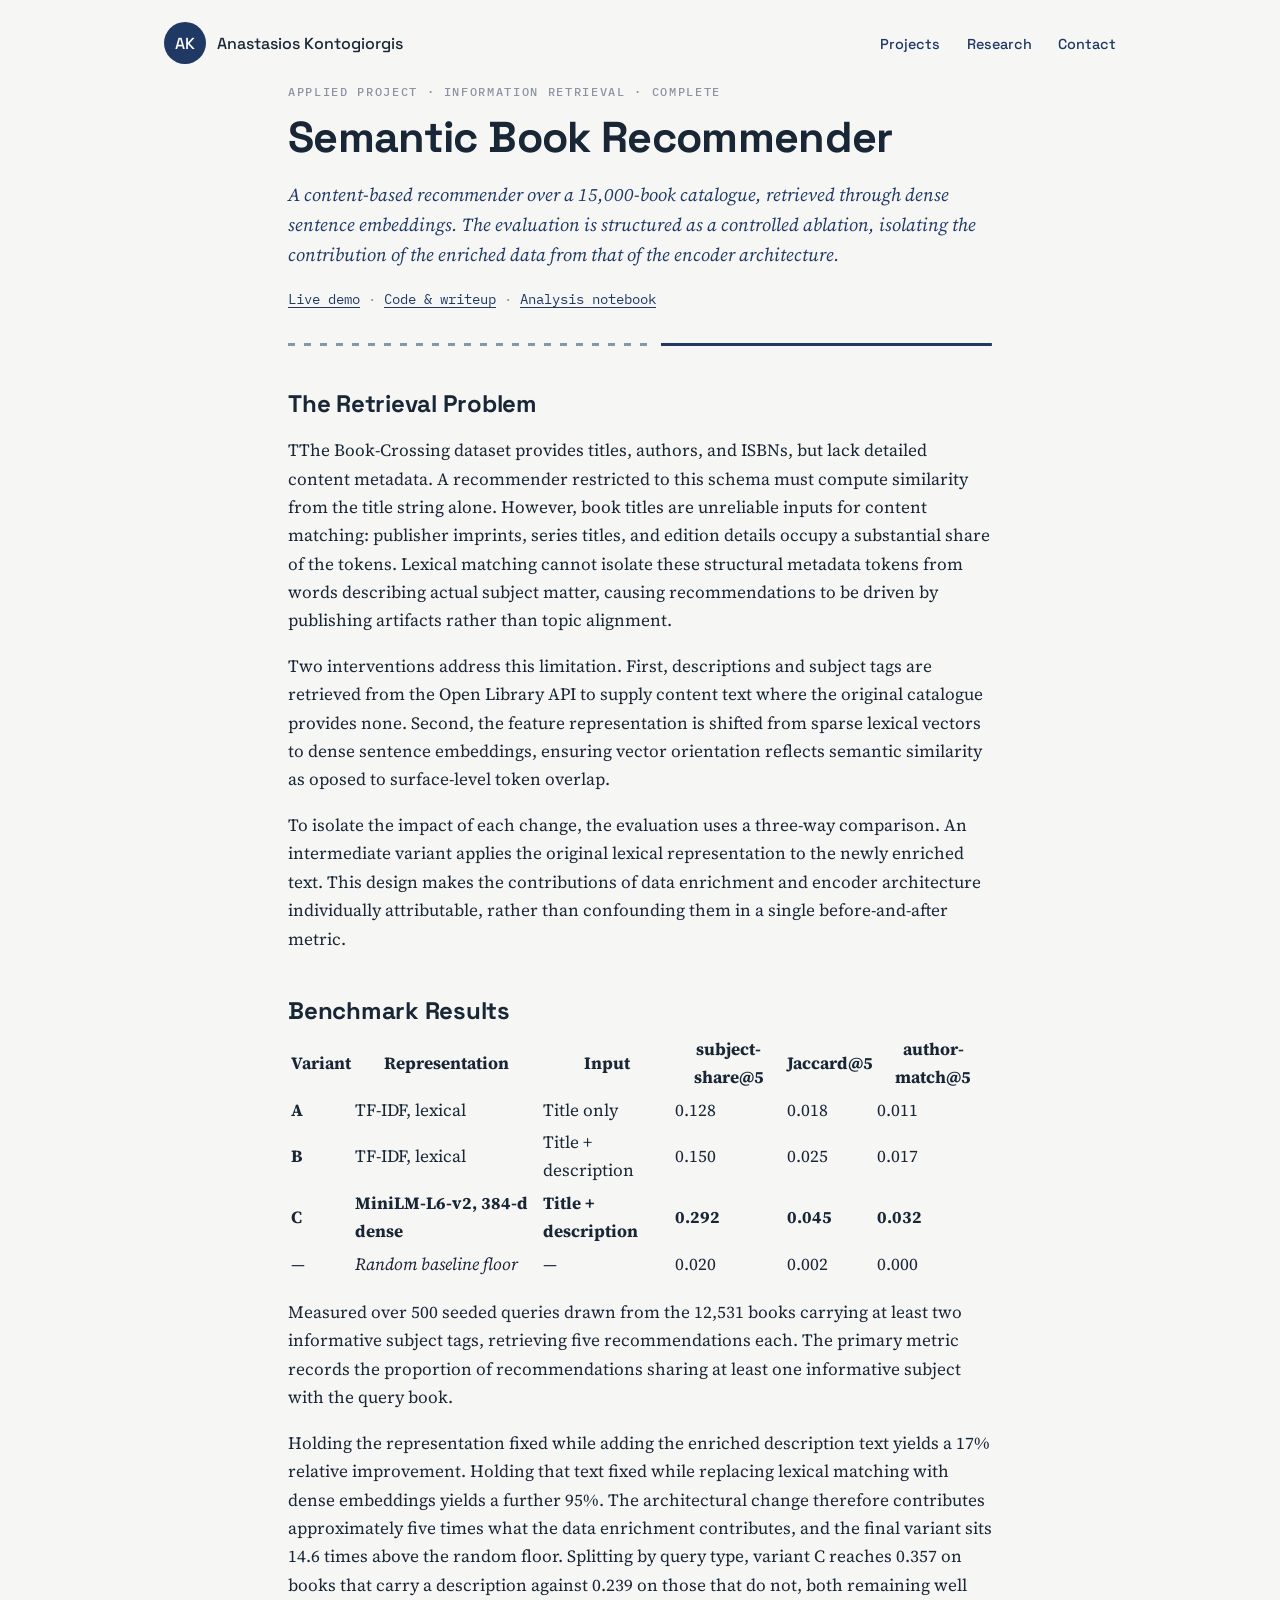
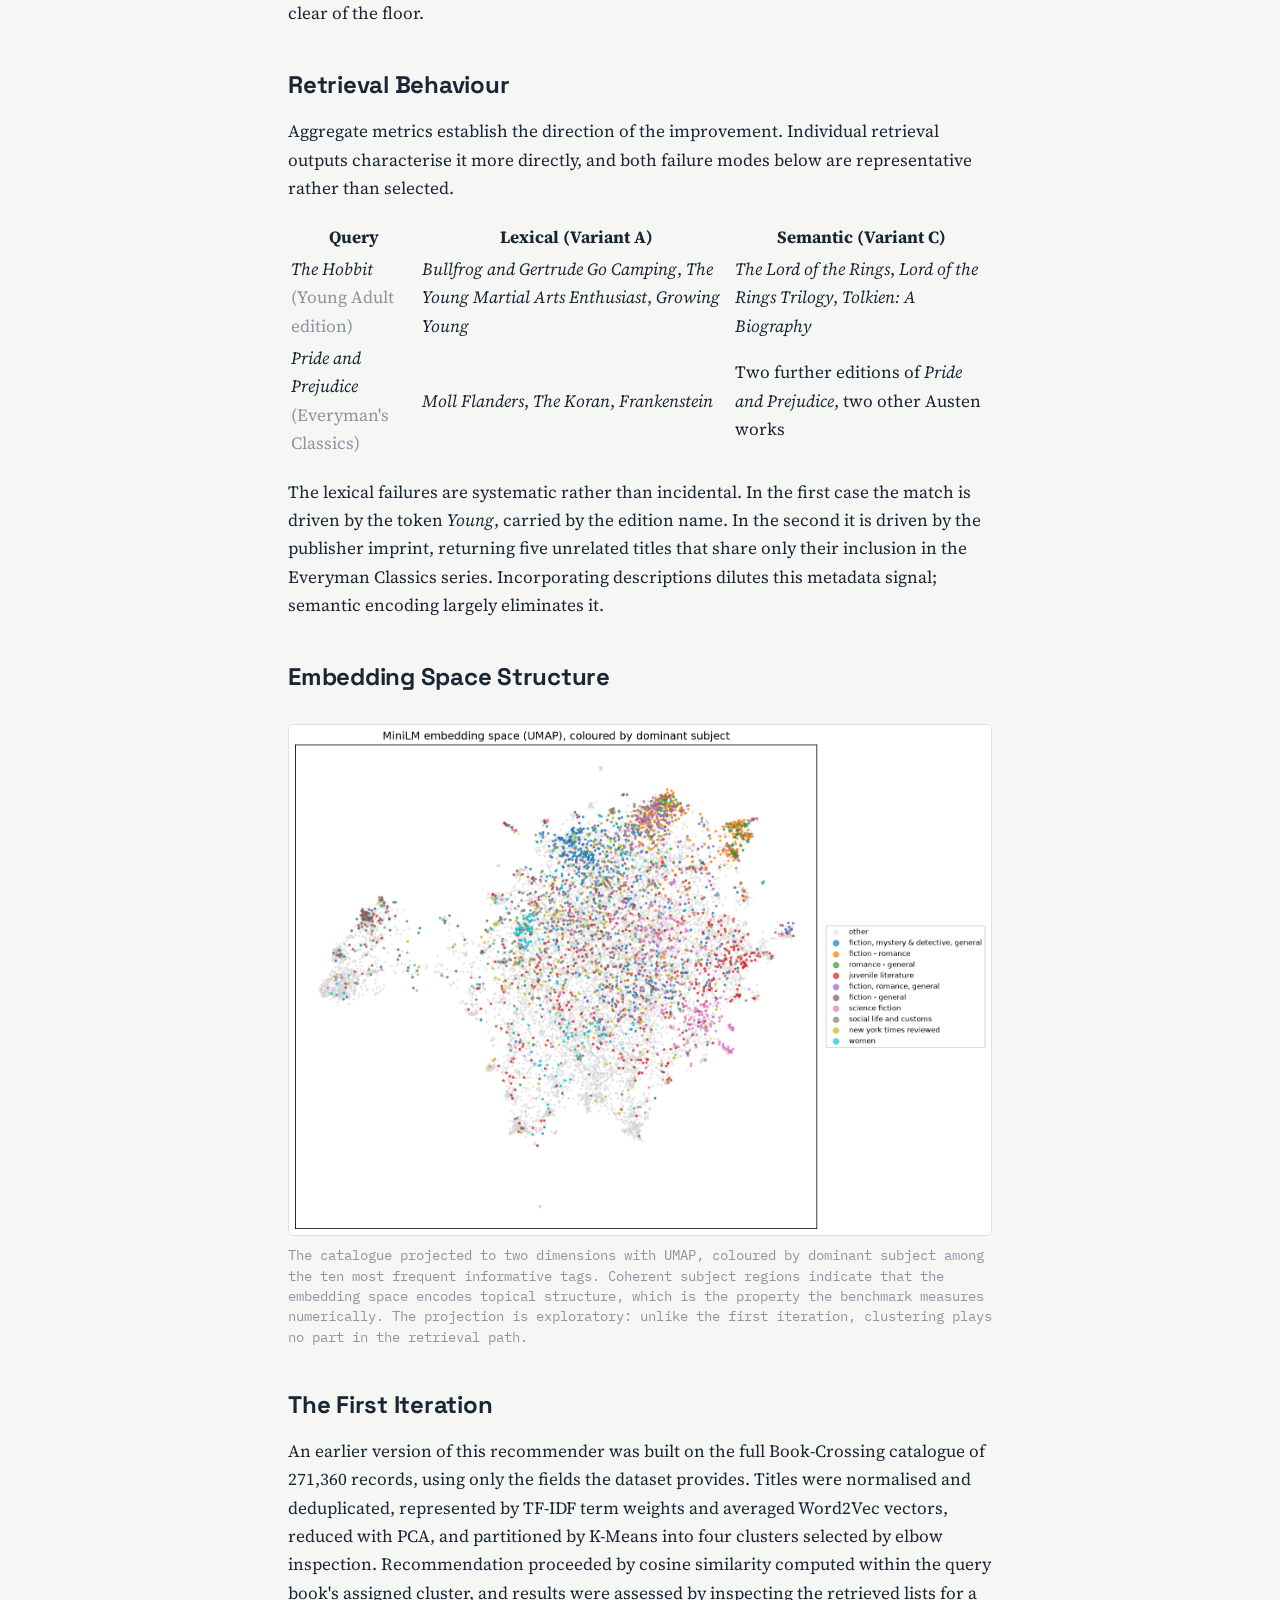
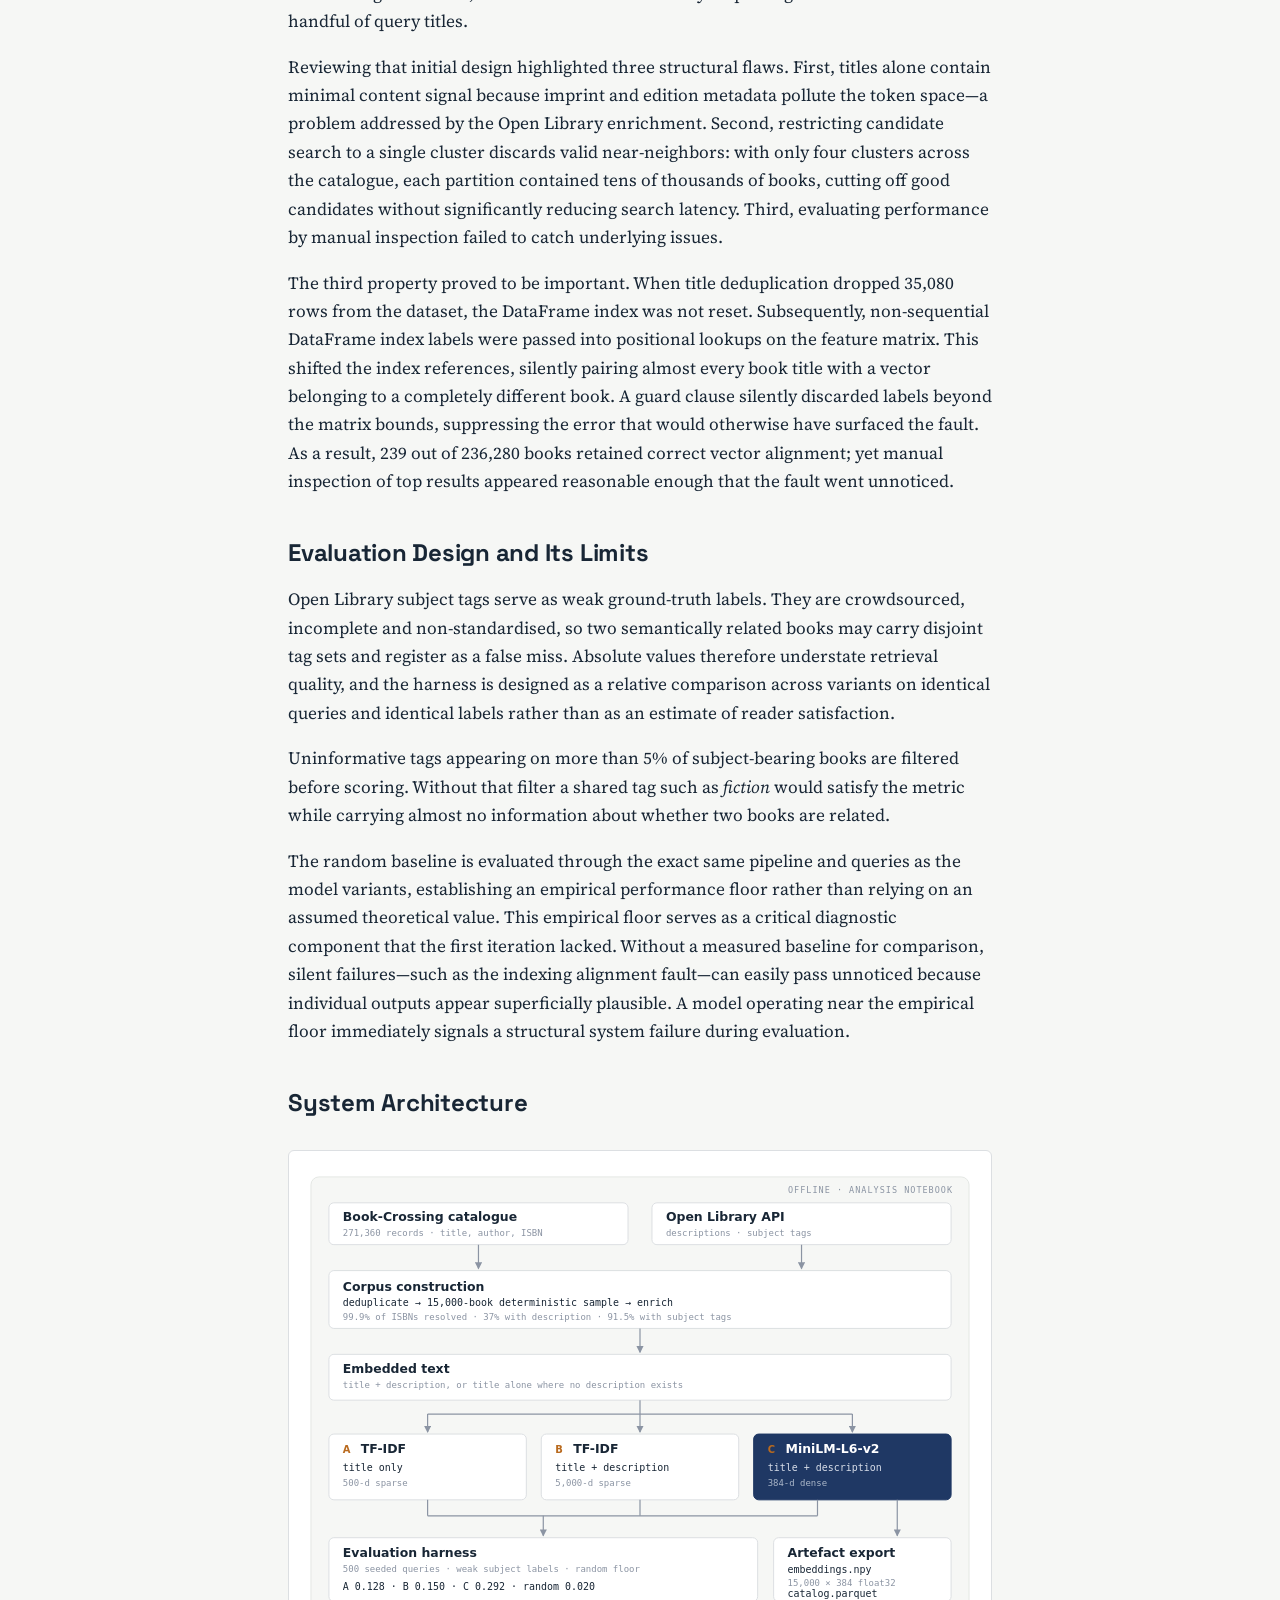
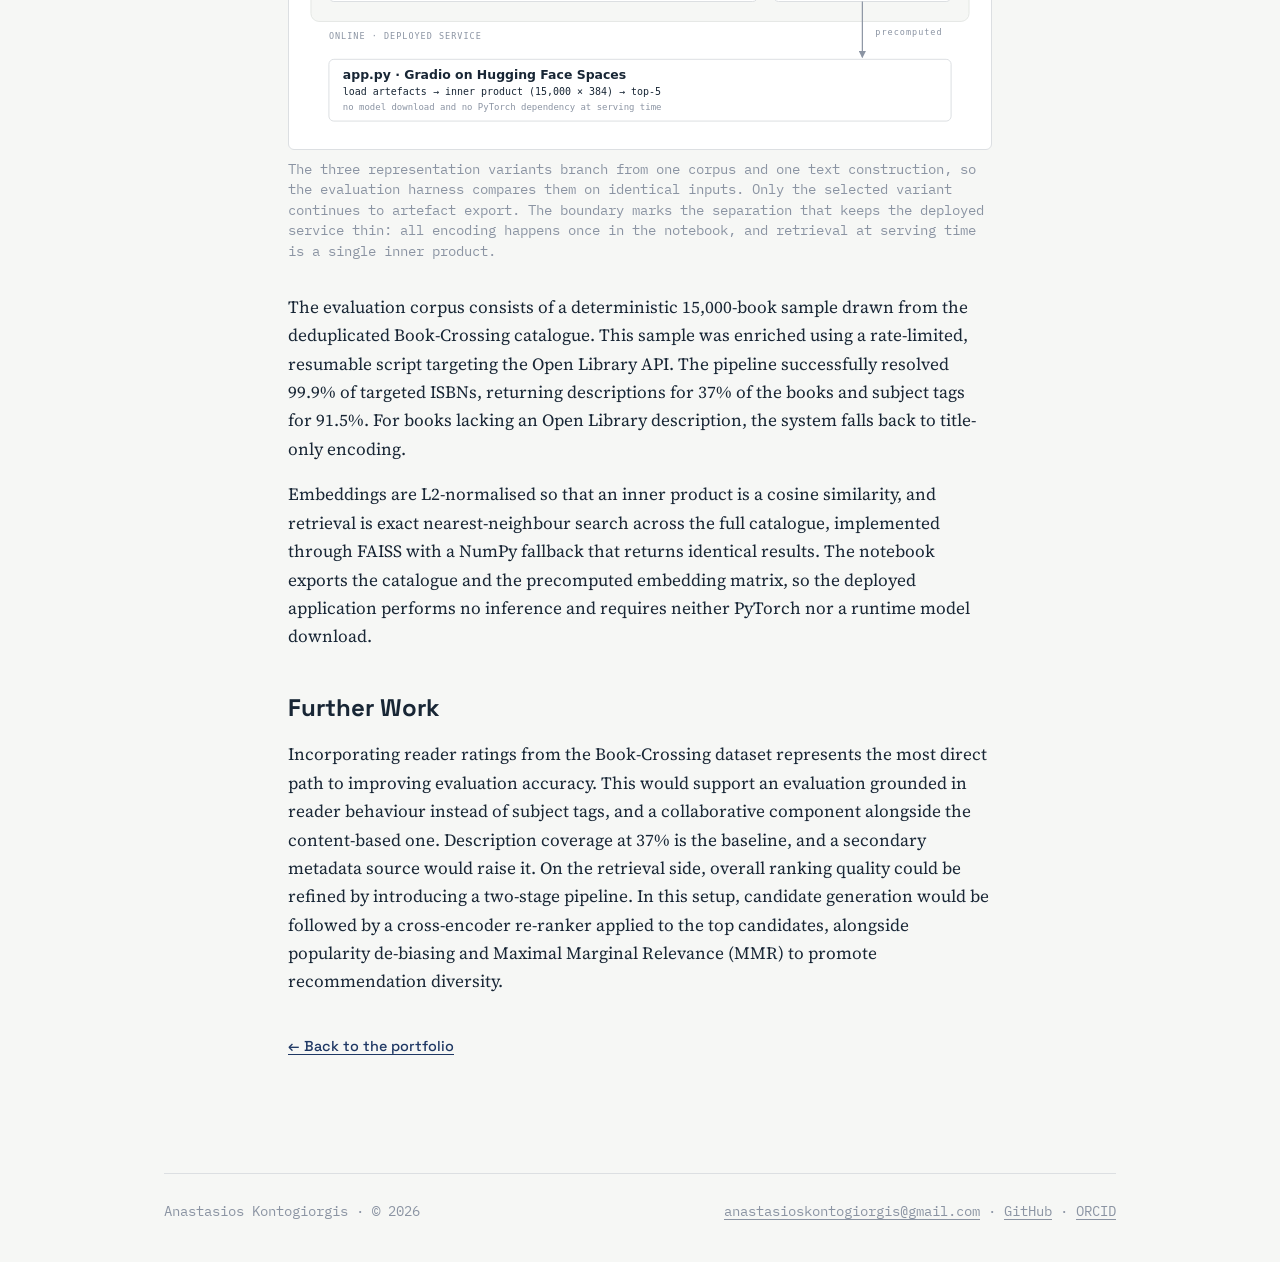
==== book.html @ 0c5b5d8e "Portfolio website" ====
<!doctype html>
<html lang="en">
<head>
<meta charset="utf-8">
<meta name="viewport" content="width=device-width, initial-scale=1">
<title>Semantic Book Recommender — Anastasios Kontogiorgis</title>
<meta name="description" content="A content-based book recommender rebuilt around dense sentence embeddings, with a controlled ablation isolating the contribution of data enrichment from that of the encoder.">
<link rel="preconnect" href="https://fonts.googleapis.com">
<link rel="preconnect" href="https://fonts.gstatic.com" crossorigin>
<link href="https://fonts.googleapis.com/css2?family=Space+Grotesk:wght@500;600;700&family=Source+Serif+4:ital,wght@0,400;0,600;1,400&family=IBM+Plex+Mono:wght@400;500&display=swap" rel="stylesheet">
<link rel="stylesheet" href="styles.css">
</head>
<body>
<div class="wrap">

<header class="site">
  <a class="brand" href="index.html">
    <span class="avatar">AK</span>
    <span>Anastasios Kontogiorgis</span>
  </a>
  <nav class="site">
    <a href="index.html#projects">Projects</a>
    <a href="research.html">Research</a>
    <a href="index.html#contact">Contact</a>
  </nav>
</header>

<main>
<article class="research">
  <p class="eyebrow">Applied project · Information retrieval · Complete</p>
  <h1>Semantic Book Recommender</h1>
  <p class="standfirst">
    A content-based recommender over a 15,000-book catalogue, retrieved through dense
    sentence embeddings. The evaluation is
    structured as a controlled ablation, isolating the contribution of the enriched
    data from that of the encoder architecture.
  </p>
  <p class="meta" style="font:400 .9rem var(--mono); color:var(--noise)">
    <a href="https://anastasios-k-book-recommender.hf.space/">Live demo</a> ·
    <a href="https://github.com/anastasioskontogiorgis/book-recommender">Code &amp; writeup</a> ·
    <a href="https://github.com/anastasioskontogiorgis/book-recommender/blob/main/book_recommender_v2.ipynb">Analysis notebook</a>
  </p>

  <hr class="channel" aria-hidden="true">

  <h2>The Retrieval Problem</h2>
  <p>
    TThe Book-Crossing dataset provides titles, authors, and ISBNs, but lack detailed content metadata. 
    A recommender restricted to this schema must compute similarity from the title string alone. 
    However, book titles are unreliable inputs for content matching: publisher imprints, series titles, 
    and edition details occupy a substantial share of the tokens. Lexical matching cannot isolate these 
    structural metadata tokens from words describing actual subject matter, causing recommendations to 
    be driven by publishing artifacts rather than topic alignment.
  </p>
  <p>
    Two interventions address this limitation. First, descriptions and subject tags are retrieved from the
    Open Library API to supply content text where the original catalogue provides none. Second, the feature 
    representation is shifted from sparse lexical vectors to dense sentence embeddings, ensuring vector 
    orientation reflects semantic similarity as oposed to surface-level token overlap.
  </p>
  <p>
    To isolate the impact of each change, the evaluation uses a three-way comparison. An intermediate variant 
    applies the original lexical representation to the newly enriched text. This design makes the contributions 
    of data enrichment and encoder architecture individually attributable, rather than confounding them in a 
    single before-and-after metric.
  </p>

  <h2>Benchmark Results</h2>

  <table class="results">
    <thead>
      <tr><th>Variant</th><th>Representation</th><th>Input</th><th>subject-share@5</th><th>Jaccard@5</th><th>author-match@5</th></tr>
    </thead>
    <tbody>
      <tr><td><strong>A</strong></td><td>TF-IDF, lexical</td><td>Title only</td><td>0.128</td><td>0.018</td><td>0.011</td></tr>
      <tr><td><strong>B</strong></td><td>TF-IDF, lexical</td><td>Title + description</td><td>0.150</td><td>0.025</td><td>0.017</td></tr>
      <tr><td><strong>C</strong></td><td><strong>MiniLM-L6-v2, 384-d dense</strong></td><td><strong>Title + description</strong></td><td><strong>0.292</strong></td><td><strong>0.045</strong></td><td><strong>0.032</strong></td></tr>
      <tr><td>—</td><td><em>Random baseline floor</em></td><td>—</td><td>0.020</td><td>0.002</td><td>0.000</td></tr>
    </tbody>
  </table>

  <p>
    Measured over 500 seeded queries drawn from the 12,531 books carrying at least two
    informative subject tags, retrieving five recommendations each. The primary metric
    records the proportion of recommendations sharing at least one informative subject
    with the query book.
  </p>
  <p>
    Holding the representation fixed while adding the enriched description text yields a
    17% relative improvement. Holding that text fixed while replacing lexical matching
    with dense embeddings yields a further 95%. The architectural change therefore
    contributes approximately five times what the data enrichment contributes, and the
    final variant sits 14.6 times above the random floor. Splitting by query type,
    variant C reaches 0.357 on books that carry a description against 0.239 on those
    that do not, both remaining well clear of the floor.
  </p>

  <h2>Retrieval Behaviour</h2>
  <p>
    Aggregate metrics establish the direction of the improvement. Individual retrieval
    outputs characterise it more directly, and both failure modes below are
    representative rather than selected.
  </p>

  <table class="results">
    <thead>
      <tr><th>Query</th><th>Lexical (Variant A)</th><th>Semantic (Variant C)</th></tr>
    </thead>
    <tbody>
      <tr>
        <td><em>The Hobbit</em><br><span style="color:var(--noise)">(Young Adult edition)</span></td>
        <td><em>Bullfrog and Gertrude Go Camping</em>, <em>The Young Martial Arts Enthusiast</em>, <em>Growing Young</em></td>
        <td><em>The Lord of the Rings</em>, <em>Lord of the Rings Trilogy</em>, <em>Tolkien: A Biography</em></td>
      </tr>
      <tr>
        <td><em>Pride and Prejudice</em><br><span style="color:var(--noise)">(Everyman's Classics)</span></td>
        <td><em>Moll Flanders</em>, <em>The Koran</em>, <em>Frankenstein</em></td>
        <td>Two further editions of <em>Pride and Prejudice</em>, two other Austen works</td>
      </tr>
    </tbody>
  </table>

  <p>
    The lexical failures are systematic rather than incidental. In the first case the
    match is driven by the token <em>Young</em>, carried by the edition name. In the
    second it is driven by the publisher imprint, returning five unrelated titles that
    share only their inclusion in the Everyman Classics series. Incorporating
    descriptions dilutes this metadata signal; semantic encoding largely eliminates it.
  </p>

  <h2>Embedding Space Structure</h2>

  <figure>
    <img src="assets/book/umap_catalogue.png" alt="UMAP projection of the 15,000-book catalogue in two dimensions, with books coloured by their dominant subject tag among the ten most frequent informative subjects.">
    <figcaption>
      The catalogue projected to two dimensions with UMAP, coloured by dominant subject
      among the ten most frequent informative tags. Coherent subject regions indicate
      that the embedding space encodes topical structure, which is the property the
      benchmark measures numerically. The projection is exploratory: unlike the first
      iteration, clustering plays no part in the retrieval path.
    </figcaption>
  </figure>

  <h2>The First Iteration</h2>
  <p>
    An earlier version of this recommender was built on the full Book-Crossing catalogue 
    of 271,360 records, using only the fields the dataset provides. Titles were normalised 
    and deduplicated, represented by TF-IDF term weights and averaged Word2Vec vectors, 
    reduced with PCA, and partitioned by K-Means into four clusters selected by elbow inspection. 
    Recommendation proceeded by cosine similarity computed within the query book's assigned cluster, and
    results were assessed by inspecting the retrieved lists for a handful of query
    titles.
  </p>
  <p>
    Reviewing that initial design highlighted three structural flaws. First, titles alone contain minimal 
    content signal because imprint and edition metadata pollute the token space—a problem addressed by the 
    Open Library enrichment. Second, restricting candidate search to a single cluster discards valid near-neighbors: 
    with only four clusters across the catalogue, each partition contained tens of thousands of books, cutting off 
    good candidates without significantly reducing search latency. Third, evaluating performance by manual 
    inspection failed to catch underlying issues.
  </p>
  <p>
    The third property proved to be important. When title deduplication dropped 35,080 rows from the dataset, 
    the DataFrame index was not reset. Subsequently, non-sequential DataFrame index labels were passed into 
    positional lookups on the feature matrix. This shifted the index references, silently pairing almost every 
    book title with a vector belonging to a completely different book. A guard clause silently discarded labels beyond
    the matrix bounds, suppressing the error that would otherwise have surfaced the
    fault. As a result, 239 out of 236,280 books retained correct vector alignment; yet 
    manual inspection of top results appeared reasonable enough that the fault went unnoticed.
  </p>

  <h2>Evaluation Design and Its Limits</h2>
  <p>
    Open Library subject tags serve as weak ground-truth labels. They are crowdsourced,
    incomplete and non-standardised, so two semantically related books may carry
    disjoint tag sets and register as a false miss. Absolute values therefore understate
    retrieval quality, and the harness is designed as a relative comparison across
    variants on identical queries and identical labels rather than as an estimate of
    reader satisfaction.
  </p>
  <p>
    Uninformative tags appearing on more than 5% of subject-bearing books are filtered
    before scoring. Without that filter a shared tag such as <em>fiction</em> would
    satisfy the metric while carrying almost no information about whether two books are
    related.
  </p>
  <p>
    The random baseline is evaluated through the exact same pipeline and queries as the model 
    variants, establishing an empirical performance floor rather than relying on an assumed 
    theoretical value. This empirical floor serves as a critical diagnostic component that 
    the first iteration lacked. Without a measured baseline for comparison, silent failures—such
     as the indexing alignment fault—can easily pass unnoticed because individual outputs appear
      superficially plausible. A model operating near the empirical floor immediately signals a 
      structural system failure during evaluation.
  </p>

  <h2>System Architecture</h2>

  <figure>
    <img src="assets/book/architecture.svg" alt="Pipeline diagram. The Book-Crossing catalogue and the Open Library API feed corpus construction, producing a 15,000-book enriched sample. Embedded text is built from title and description. Three representation variants branch from it, all feeding a common evaluation harness. The dense variant additionally exports precomputed artefacts, which cross an offline-to-online boundary into the deployed application.">
    <figcaption>
      The three representation variants branch from one corpus and one text
      construction, so the evaluation harness compares them on identical inputs. Only
      the selected variant continues to artefact export. The boundary marks the separation
      that keeps the deployed service thin: all encoding happens once in the
      notebook, and retrieval at serving time is a single inner product.
    </figcaption>
  </figure>

  <p>
    The evaluation corpus consists of a deterministic 15,000-book sample drawn from the 
    deduplicated Book-Crossing catalogue. This sample was enriched using a rate-limited, 
    resumable script targeting the Open Library API. The pipeline successfully resolved 99.9% 
    of targeted ISBNs, returning descriptions for 37% of the books and subject tags for 91.5%.
     For books lacking an Open Library description, the system falls back to title-only encoding.
  </p>
  <p>
    Embeddings are L2-normalised so that an inner product is a cosine similarity, and
    retrieval is exact nearest-neighbour search across the full catalogue, implemented
    through FAISS with a NumPy fallback that returns identical results. The notebook
    exports the catalogue and the precomputed embedding matrix, so the deployed
    application performs no inference and requires neither PyTorch nor a runtime model
    download.
  </p>

  <h2>Further Work</h2>
  <p>
    Incorporating reader ratings from the Book-Crossing dataset represents the most direct 
    path to improving evaluation accuracy. This would support an evaluation
    grounded in reader behaviour instead of subject tags, and a collaborative
    component alongside the content-based one. Description coverage at 37% is the baseline, 
    and a secondary metadata source would raise it. 
    
    On the retrieval side, overall ranking quality could be refined by introducing a two-stage pipeline. 
    In this setup, candidate generation would be followed by a cross-encoder re-ranker applied to the 
    top candidates, alongside popularity de-biasing and Maximal Marginal Relevance (MMR) to promote recommendation diversity.
  </p>

  <p style="margin-top:2.2rem">
    <a class="backlink" href="index.html">← Back to the portfolio</a>
  </p>
</article>
</main>

<footer class="site">
  <span>Anastasios Kontogiorgis · © 2026</span>
  <span>
    <a href="mailto:anastasioskontogiorgis@gmail.com">anastasioskontogiorgis@gmail.com</a> ·
    <a href="https://github.com/anastasioskontogiorgis">GitHub</a> ·
    <a href="https://orcid.org/0000-0003-4921-3835">ORCID</a>
  </span>
</footer>

</div>
</body>
</html>
---- styles.css ----
/* ==========================================================================
   Anastasios Kontogiorgis — portfolio
   Design tokens: cool lab-paper base, deep navy ink (matches the CV/brand),
   one warm signal accent used sparingly. Type: Space Grotesk (display),
   Source Serif 4 (body prose), IBM Plex Mono (data, tags, eyebrows).
   Signature: the "noisy channel" motif — a dashed line resolving into a
   solid one, and a hero line that decodes from noise on load.
   ========================================================================== */

:root {
  --paper: #f6f7f5;
  --card: #ffffff;
  --ink: #182635;
  --navy: #1f3864;
  --signal: #b96a1e;      /* warm accent — links on hover, small highlights */
  --noise: #8b94a3;       /* grey-blue for "noise" states and secondary text */
  --line: #dcdfe2;
  --mono: "IBM Plex Mono", ui-monospace, SFMono-Regular, Menlo, monospace;
  --display: "Space Grotesk", system-ui, sans-serif;
  --body: "Source Serif 4", Georgia, "Times New Roman", serif;
  --measure: 44rem;
}

* { box-sizing: border-box; }

html { scroll-behavior: smooth; }
@media (prefers-reduced-motion: reduce) {
  html { scroll-behavior: auto; }
  * { animation: none !important; transition: none !important; }
}

body {
  margin: 0;
  background: var(--paper);
  color: var(--ink);
  font-family: var(--body);
  font-size: 1.075rem;
  line-height: 1.65;
}

.wrap { max-width: 62rem; margin: 0 auto; padding: 0 1.25rem; }

a { color: var(--navy); text-decoration-thickness: 1px; text-underline-offset: 3px; }
a:hover { color: var(--signal); }
:focus-visible { outline: 2px solid var(--signal); outline-offset: 3px; border-radius: 2px; }

/* ------------------------------- header -------------------------------- */
header.site {
  display: flex; align-items: center; justify-content: space-between;
  padding: 1.4rem 0 1.2rem;
}
.brand { display: flex; align-items: center; gap: .7rem; text-decoration: none; color: var(--ink); }
.brand:hover { color: var(--ink); }
.avatar {
  width: 42px; height: 42px; border-radius: 50%;
  background: var(--navy); color: #fff;
  display: grid; place-items: center;
  font: 600 0.95rem var(--display); letter-spacing: .02em;
  overflow: hidden; flex: none;
}
.avatar img { width: 100%; height: 100%; object-fit: cover; display: block; }
.brand span { font: 500 1rem var(--display); }
nav.site a { font: 500 .9rem var(--display); margin-left: 1.4rem; text-decoration: none; }
nav.site a:hover { text-decoration: underline; }

/* -------------------------------- hero --------------------------------- */
.hero { padding: 4.5rem 0 3.2rem; }
.eyebrow {
  font: 500 .74rem var(--mono);
  letter-spacing: .14em; text-transform: uppercase;
  color: var(--noise); margin: 0 0 .9rem;
}
.hero h1 {
  font: 700 clamp(2.1rem, 5.4vw, 3.4rem)/1.08 var(--display);
  letter-spacing: -0.015em; margin: 0 0 .8rem;
}
.decode {
  display: block;
  font: 500 clamp(1.15rem, 2.6vw, 1.5rem)/1.3 var(--display);
  color: var(--navy);
  min-height: 1.4em;
  margin: 0 0 1.6rem;
}
.decode .n { color: var(--noise); }   /* still-noisy glyphs during decode */

/* the channel: dashed noise on the left resolving into solid signal */
.channel {
  height: 3px; border: 0; margin: 2.2rem 0;
  background:
    repeating-linear-gradient(90deg, var(--noise) 0 7px, transparent 7px 16px)
      left / 52% 100% no-repeat,
    linear-gradient(var(--navy), var(--navy)) right / 47% 100% no-repeat;
}

.hero p.lede { max-width: var(--measure); margin: 0 0 1rem; }
.hero p.meta { font: 400 .92rem var(--mono); color: var(--noise); margin: 1.4rem 0 0; }

.linkrow { margin-top: 1.5rem; display: flex; flex-wrap: wrap; gap: .55rem; }
.linkrow a {
  font: 500 .85rem var(--display);
  border: 1px solid var(--line); background: var(--card);
  padding: .42rem .8rem; border-radius: 999px; text-decoration: none;
}
.linkrow a:hover { border-color: var(--signal); }

/* ------------------------------ sections ------------------------------- */
section { padding: 2.6rem 0; }
h2 {
  font: 700 1.5rem var(--display); letter-spacing: -0.01em;
  margin: 0 0 .4rem;
}
.section-note { color: var(--noise); font-size: .98rem; max-width: var(--measure); margin: 0 0 2rem; }

/* --------------------------- project entries ---------------------------
   Not a card grid: a "case file" list. The left column carries verified,
   audited numbers in mono — structure encoding what this portfolio is
   about (claims that were measured, not asserted).                        */
.project {
  display: grid; grid-template-columns: 12.5rem 1fr; gap: 1.6rem;
  padding: 1.7rem 0; border-top: 1px solid var(--line);
}
.project:last-of-type { border-bottom: 1px solid var(--line); }
.pmeta .status {
  font: 500 .7rem var(--mono); letter-spacing: .13em; text-transform: uppercase;
  color: var(--signal);
}
.pmeta .status.wip { color: var(--noise); }   /* not-yet-live projects read quiet, not active */
.pmeta .metric {
  font: 400 .82rem/1.55 var(--mono); color: var(--ink);
  margin-top: .6rem; white-space: pre-line;
}
.project h3 { font: 600 1.22rem var(--display); margin: 0 0 .45rem; }
.project p { margin: 0 0 .8rem; max-width: var(--measure); }
.tags { margin: 0 0 .9rem; padding: 0; list-style: none; display: flex; flex-wrap: wrap; gap: .4rem; }
.tags li {
  font: 400 .76rem var(--mono); color: var(--noise);
  border: 1px solid var(--line); border-radius: 6px; padding: .14rem .5rem;
}
.plinks a { font: 500 .9rem var(--display); margin-right: 1.2rem; }

/* --------------------------- research article --------------------------- */
article.research { max-width: var(--measure); margin: 0 auto; padding-bottom: 3rem; }
article.research h1 {
  font: 700 clamp(1.9rem, 4.5vw, 2.7rem)/1.12 var(--display);
  letter-spacing: -0.015em; margin: .4rem 0 .6rem;
}
article.research .standfirst { font-size: 1.15rem; color: var(--navy); font-style: italic; }
article.research h2 { margin-top: 2.6rem; }
article.research h3 { font: 600 1.1rem var(--display); margin: 1.8rem 0 .4rem; }
article.research figure { margin: 2rem 0; }
article.research figure img {
  width: 100%; height: auto; display: block;
  border: 1px solid var(--line); border-radius: 6px; background: var(--card);
}
article.research figcaption { font: 400 .85rem/1.5 var(--mono); color: var(--noise); margin-top: .55rem; }

/* two animations side by side, stacking on narrow screens */
article.research figure.pair .frames {
  display: grid; grid-template-columns: 1fr 1fr; gap: .8rem;
}
article.research figure.pair .frames figcaption {
  margin-top: .4rem; text-align: center;
}
article.research ul.pubs { list-style: none; padding: 0; }
article.research ul.pubs li { margin: 0 0 1rem; padding-left: 1rem; border-left: 3px solid var(--line); }
article.research ul.pubs li strong { font-family: var(--display); }
.backlink { font: 500 .9rem var(--display); }

/* -------------------------------- footer -------------------------------- */
footer.site {
  border-top: 1px solid var(--line); margin-top: 3rem;
  padding: 1.8rem 0 2.6rem;
  font: 400 .88rem var(--mono); color: var(--noise);
  display: flex; flex-wrap: wrap; gap: .8rem 2rem; justify-content: space-between;
}
footer.site a { color: var(--noise); }
footer.site a:hover { color: var(--signal); }

/* ------------------------------ responsive ------------------------------ */
@media (max-width: 700px) {
  article.research figure.pair .frames { grid-template-columns: 1fr; }
  .project { grid-template-columns: 1fr; gap: .7rem; }
  .pmeta { display: flex; align-items: baseline; gap: 1rem; }
  .pmeta .metric { margin-top: 0; }
  nav.site a { margin-left: .9rem; }
  .hero { padding-top: 3rem; }
}
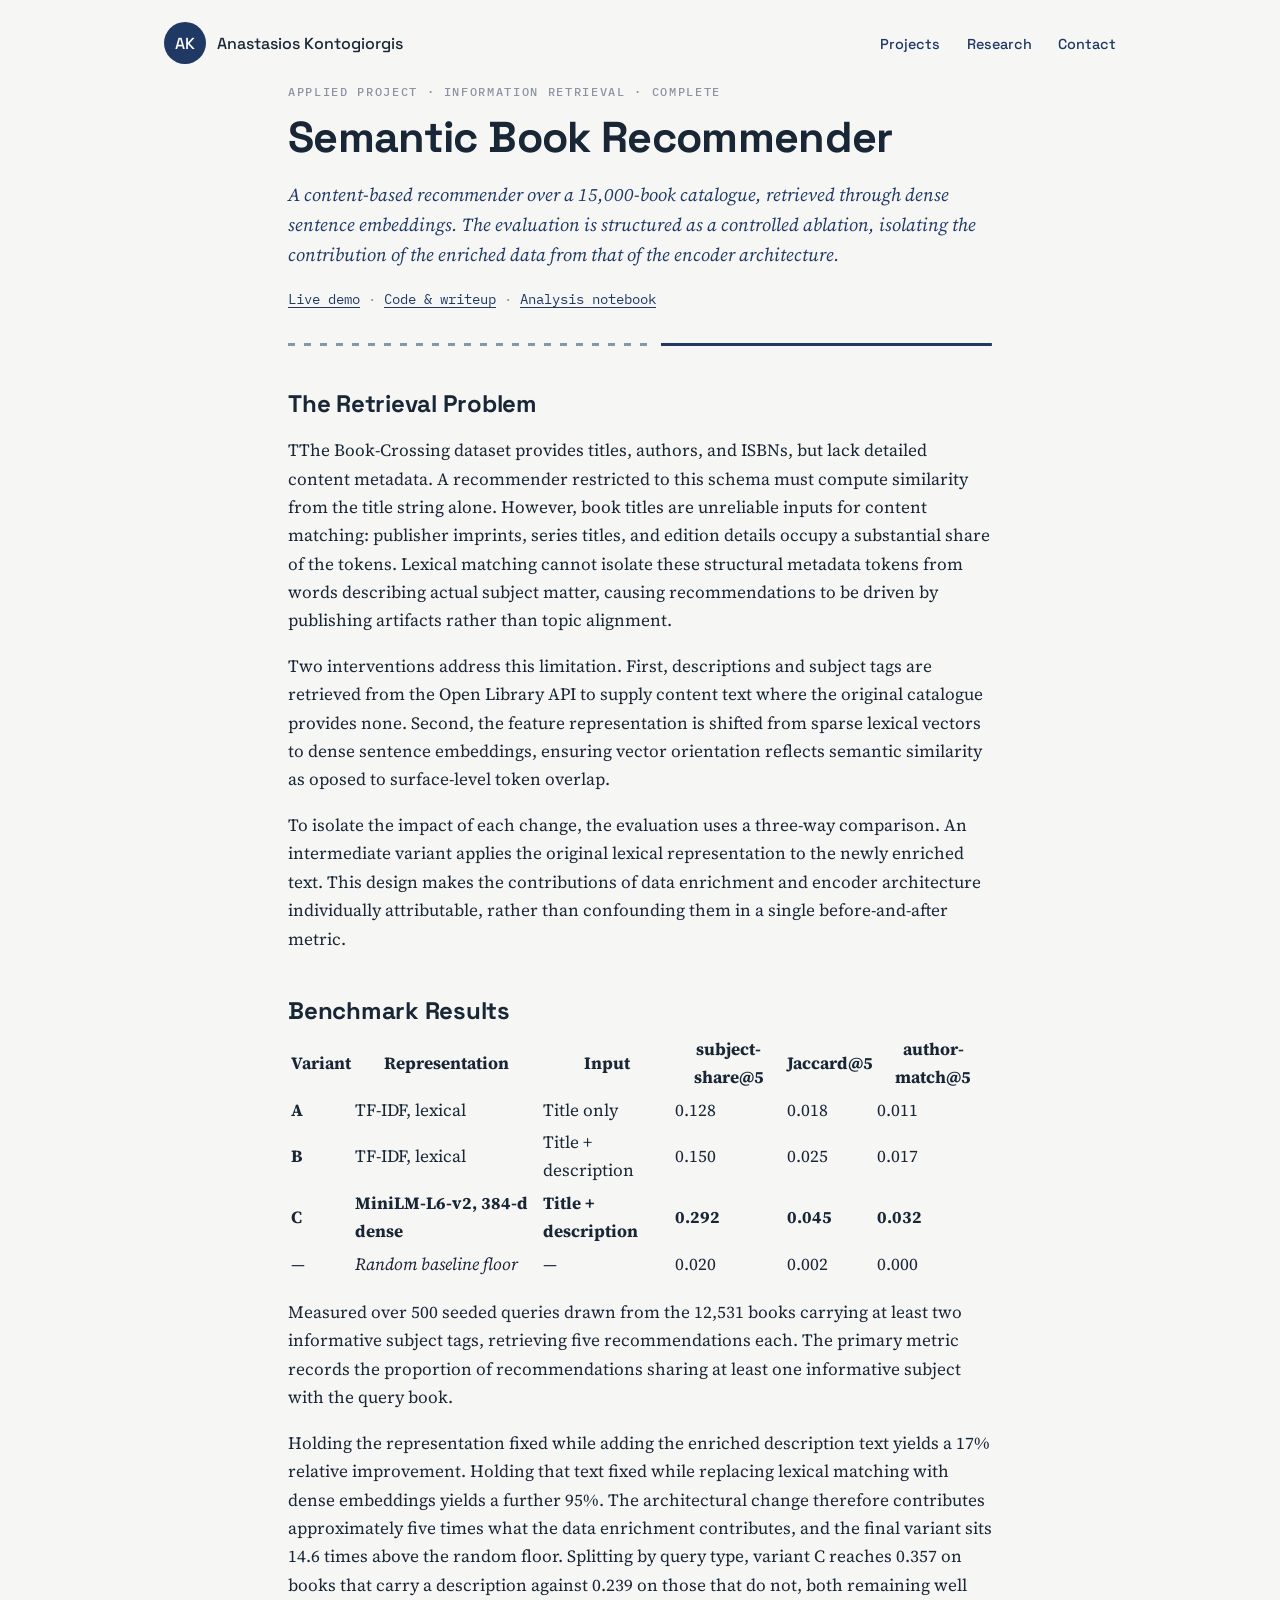
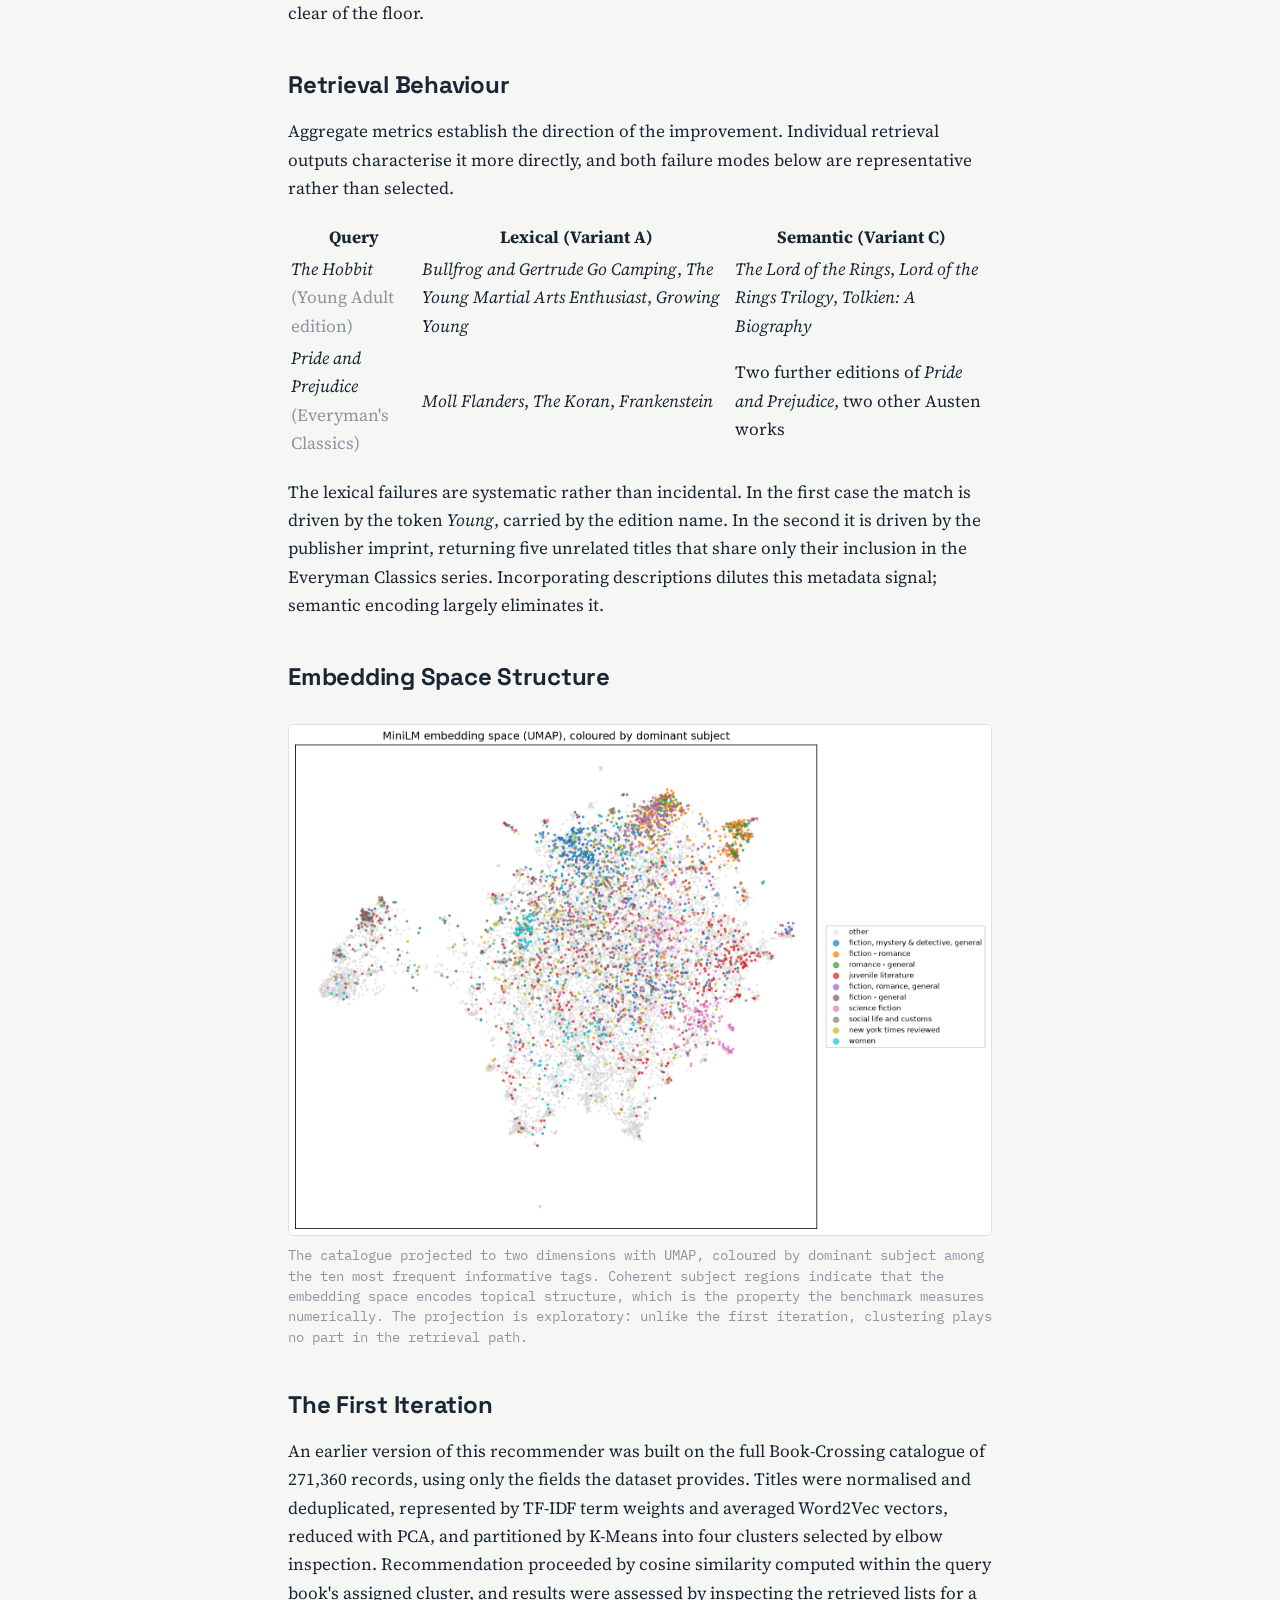
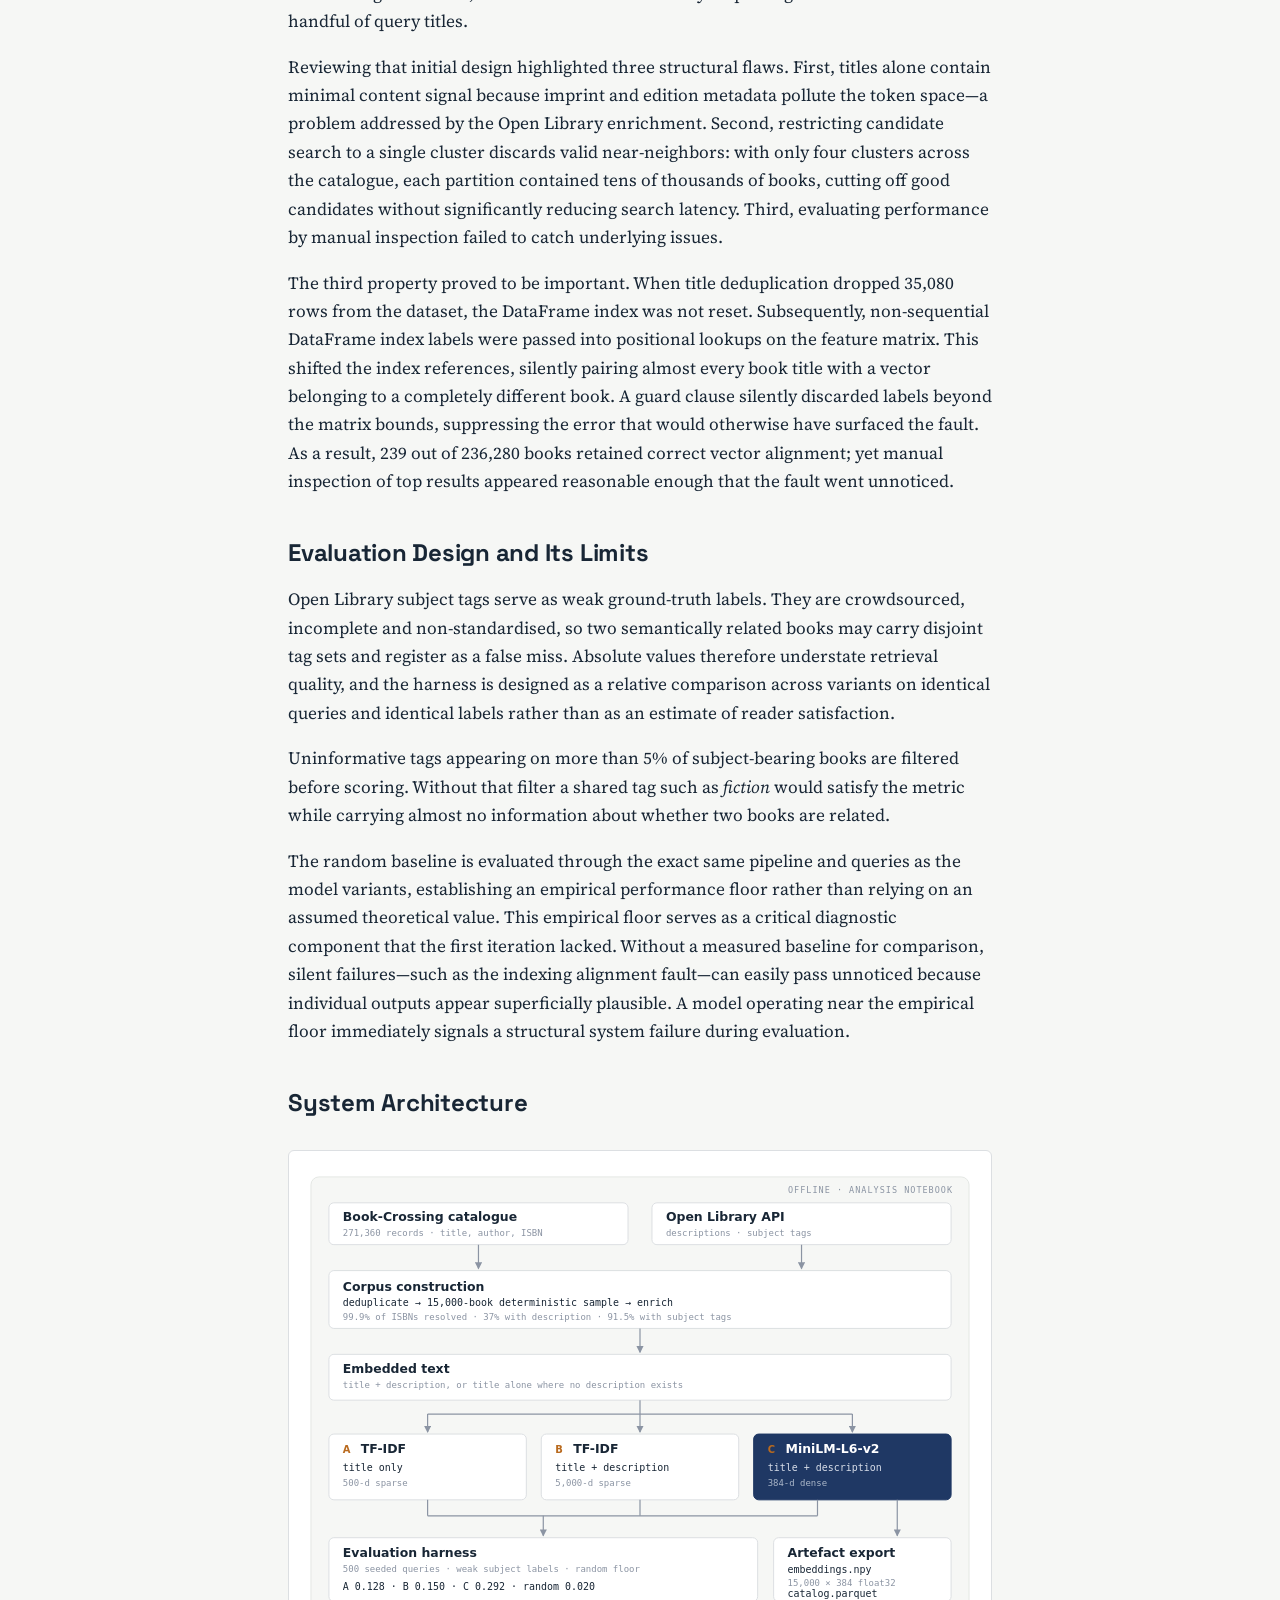
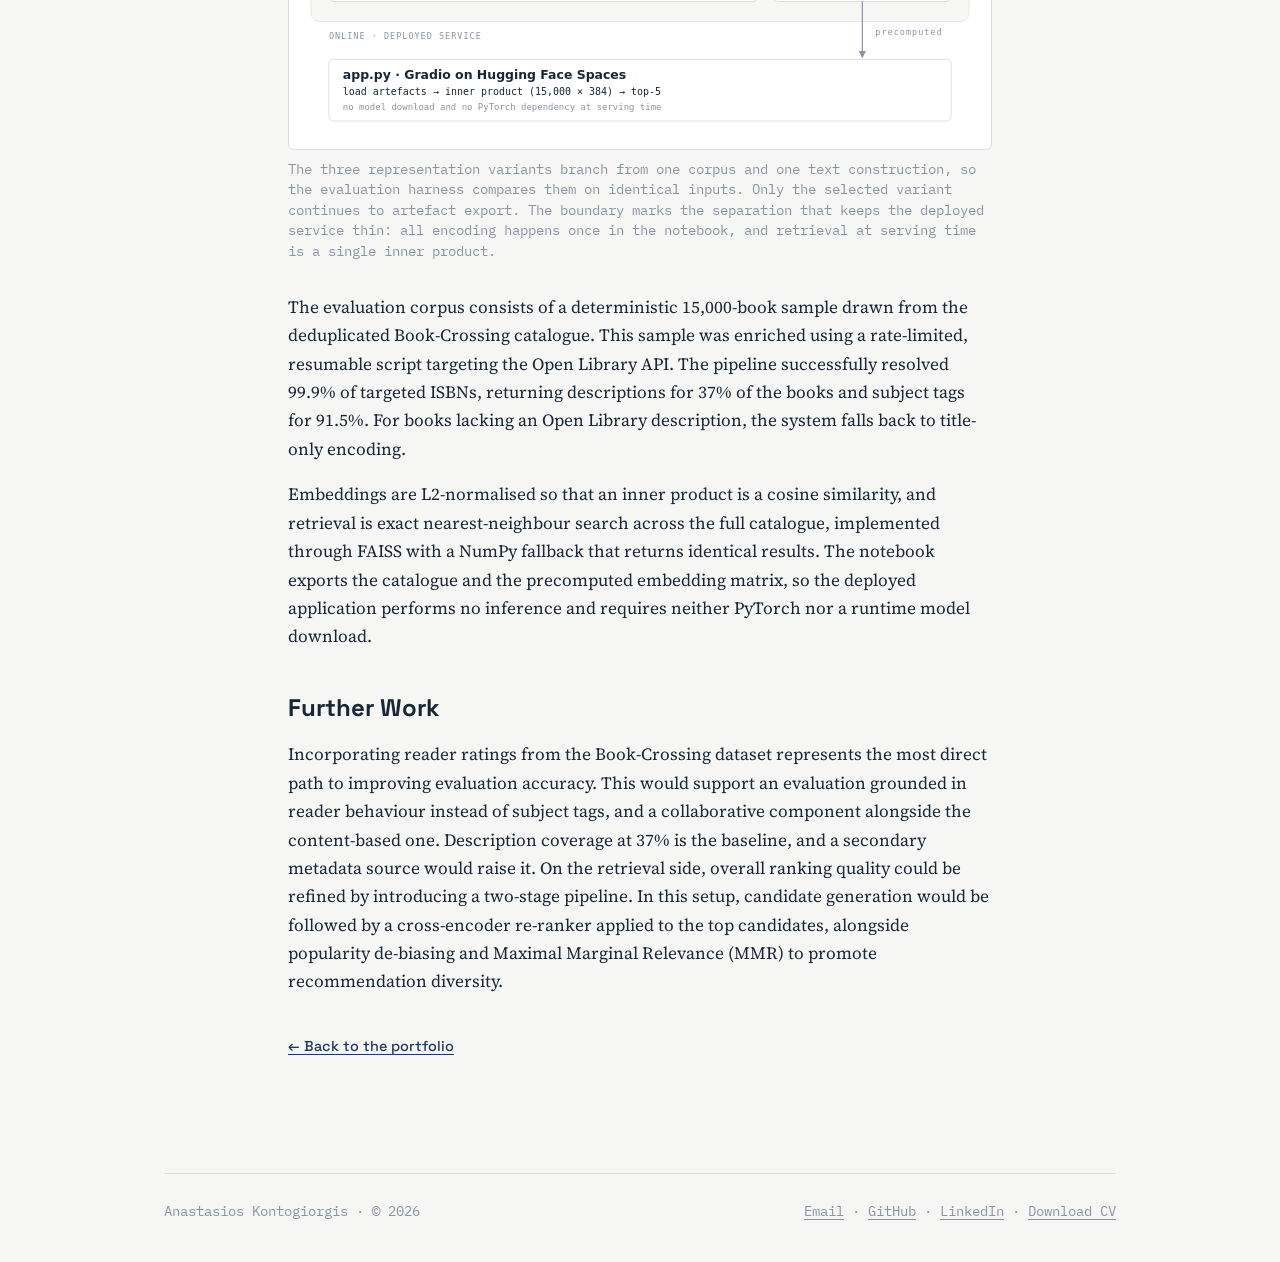
==== commit cffbadfe: "Update portfolio information" ====
--- a/book.html
+++ b/book.html
@@ -245,11 +245,23 @@
 <footer class="site">
   <span>Anastasios Kontogiorgis · © 2026</span>
   <span>
-    <a href="mailto:anastasioskontogiorgis@gmail.com">anastasioskontogiorgis@gmail.com</a> ·
+    <!-- <a href="mailto:anastasioskontogiorgis@gmail.com">anastasioskontogiorgis@gmail.com</a> · -->
+    <a href="contact" id="email-link">Email</a> ·
     <a href="https://github.com/anastasioskontogiorgis">GitHub</a> ·
-    <a href="https://orcid.org/0000-0003-4921-3835">ORCID</a>
+    <a href="https://linkedin.com/in/anastasios-kontogiorgis">LinkedIn</a> ·
+    <a href="./assets/Anastasios_Kontogiorgis_CV.pdf" download="Anastasios_Kontogiorgis_CV.pdf">Download CV</a>
   </span>
 </footer>
+
+<script>
+/* Spam protection */
+  document.getElementById('email-link').addEventListener('click', function(e) {
+    e.preventDefault();
+    const user = 'anastasioskontogiorgis';
+    const domain = 'gmail.com';
+    window.location.href = 'mailto:' + user + '@' + domain;
+  });
+</script>
 
 </div>
 </body>
